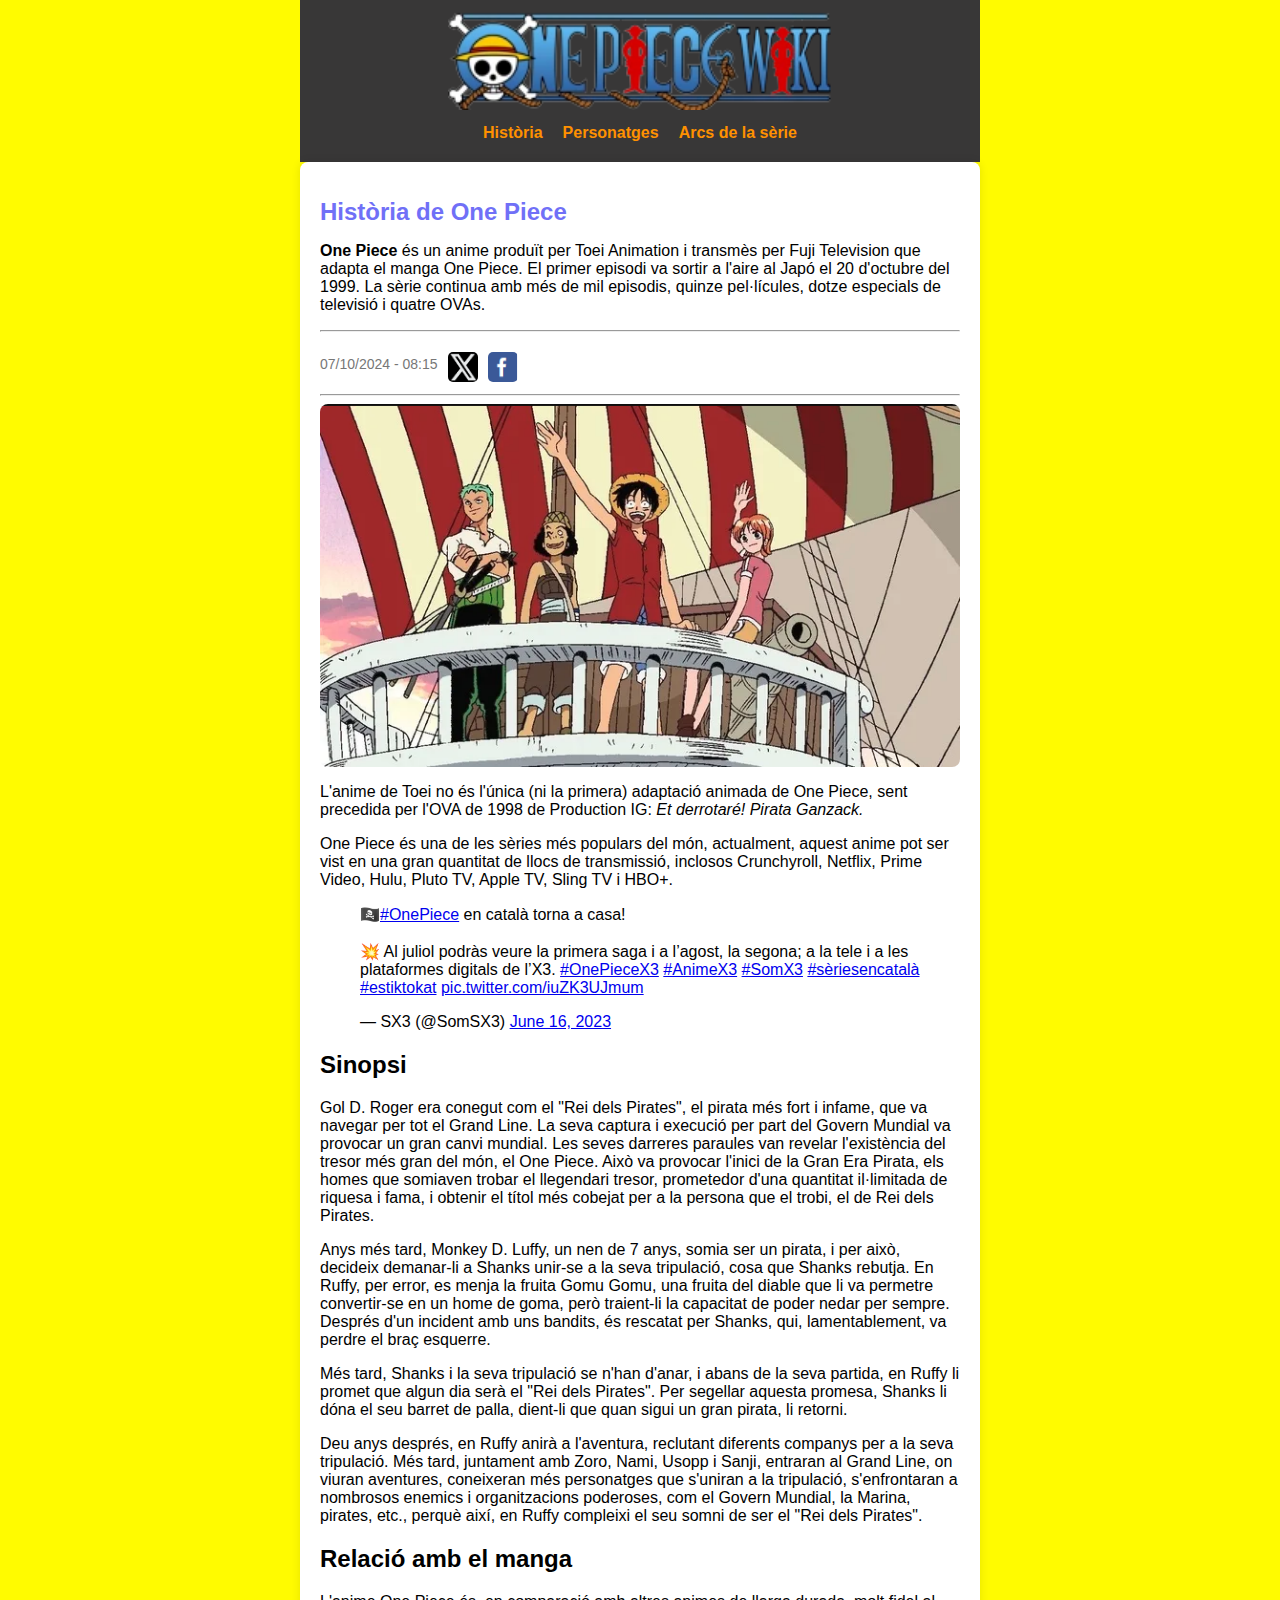
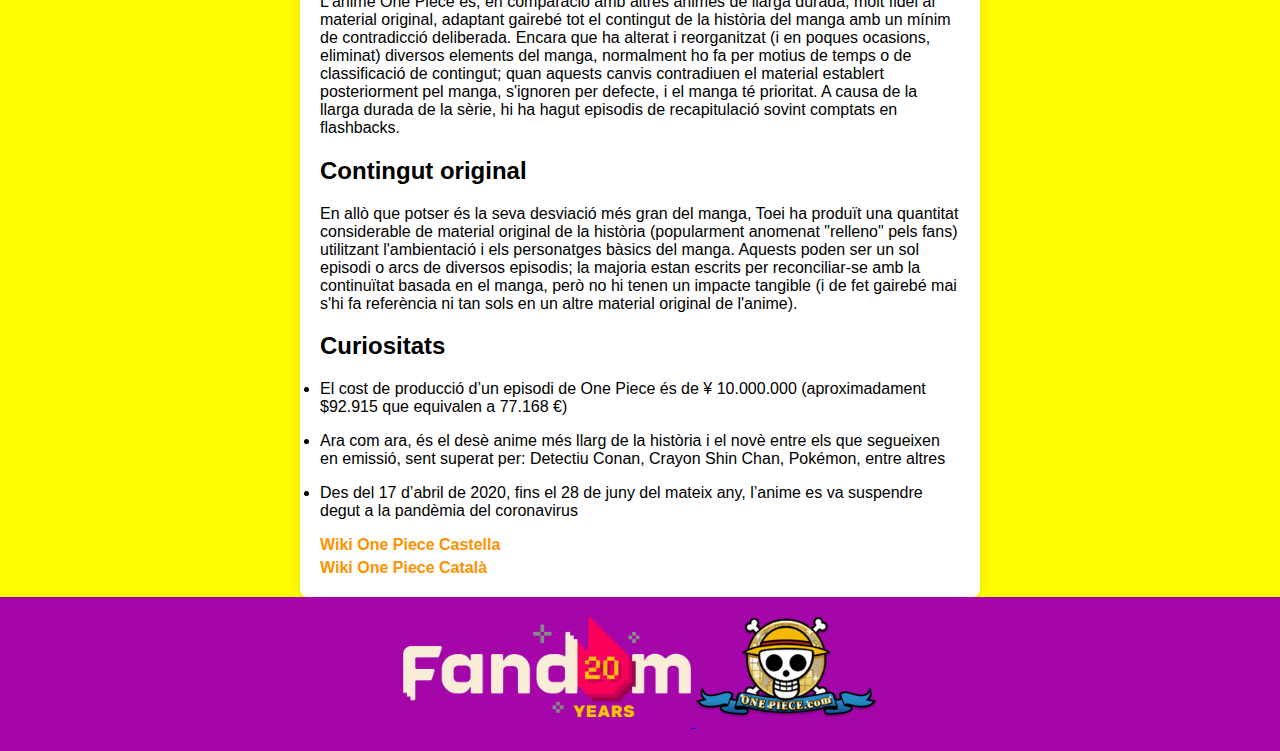
==== One Piece/serie-historia.html @ 88009cda "Add files via upload" ====
<!DOCTYPE html>
<html lang="ca">
<head>
    <meta charset="UTF-8">
    <meta name="viewport" content="width=device-width, initial-scale=1.0">
    <title>Història de One Piece</title>
    <link rel="stylesheet" href="estils.css">

</head>
<body>

    <!-- Header amb logotip i navbar -->
    <header>
        <div class="logo">
            <img src="img/Site-OnePiece_logo.webp" alt="One Piece Logo">
        </div>
        <nav>
            <ul>
                <li><a href="serie-historia.html">Història</a></li>
                <li><a href="serie-personatges.html">Personatges</a></li>
                <li><a href="serie-llistat-arcs.html">Arcs de la sèrie</a></li>
            </ul>
        </nav>
    </header>

    <!-- Contingut de la pagina -->
    <main>
        <article>
            <h1 class="titol-principal">Història de One Piece</h1>
            <p>
                <strong>One Piece</strong> és un anime produït per Toei Animation i transmès per Fuji Television que adapta el manga One Piece. 
                El primer episodi va sortir a l'aire al Japó el 20 d'octubre del 1999. La sèrie continua amb més de mil episodis, quinze pel·lícules, 
                dotze especials de televisió i quatre OVAs.
            </p>
            <hr>
            <div class="fecha-container">
                <p class="fecha">07/10/2024 - 08:15</p>
                <a href="https://www.x.com/" target="_blank">
                    <img src="img/ico_x.png" alt="Imagen X" class="icono-img">
                </a>
                <a href="https://www.facebook.com/" target="_blank">
                    <img src="img/ico_facebook.png" alt="Imagen FB" class="icono-img">
                </a>
                
        </div>
            <hr>
            
            <img src="img/one_piece.png" alt="Imagen principal de One Piece" class="imagen-principal">
            <p>
                L'anime de Toei no és l'única (ni la primera) adaptació animada de One Piece, sent precedida per l'OVA de 1998 de Production IG: 
                <em>Et derrotaré! Pirata Ganzack.</em>
            </p>
            <p>
                One Piece és una de les sèries més populars del món, actualment, aquest anime pot ser vist en una gran quantitat de llocs de transmissió, 
                inclosos Crunchyroll, Netflix, Prime Video, Hulu, Pluto TV, Apple TV, Sling TV i HBO+.
            </p>

            <div class="twitter-content">
                <blockquote class="twitter-tweet"><p lang="ca" dir="ltr">🏴‍☠️<a href="https://twitter.com/hashtag/OnePiece?src=hash&amp;ref_src=twsrc%5Etfw">#OnePiece</a> en català torna a casa! <br><br>💥 Al juliol podràs veure la primera saga i a l’agost, la segona; a la tele i a les plataformes digitals de l’X3. <a href="https://twitter.com/hashtag/OnePieceX3?src=hash&amp;ref_src=twsrc%5Etfw">#OnePieceX3</a> <a href="https://twitter.com/hashtag/AnimeX3?src=hash&amp;ref_src=twsrc%5Etfw">#AnimeX3</a> <a href="https://twitter.com/hashtag/SomX3?src=hash&amp;ref_src=twsrc%5Etfw">#SomX3</a> <a href="https://twitter.com/hashtag/s%C3%A8riesencatal%C3%A0?src=hash&amp;ref_src=twsrc%5Etfw">#sèriesencatalà</a> <a href="https://twitter.com/hashtag/estiktokat?src=hash&amp;ref_src=twsrc%5Etfw">#estiktokat</a> <a href="https://t.co/iuZK3UJmum">pic.twitter.com/iuZK3UJmum</a></p>&mdash; SX3 (@SomSX3) <a href="https://twitter.com/SomSX3/status/1669702155274539009?ref_src=twsrc%5Etfw">June 16, 2023</a></blockquote> <script async src="https://platform.twitter.com/widgets.js" charset="utf-8"></script>
            </div>

            <h2>Sinopsi</h2>
            <p>
                Gol D. Roger era conegut com el "Rei dels Pirates", el pirata més fort i infame, que va navegar per tot el Grand Line. La seva captura i execució per part del Govern Mundial va provocar un gran canvi mundial. Les seves darreres paraules van revelar l'existència del tresor més gran del món, el One Piece. Això va provocar l'inici de la Gran Era Pirata, els homes que somiaven trobar el llegendari tresor, prometedor d'una quantitat il·limitada de riquesa i fama, i obtenir el títol més cobejat per a la persona que el trobi, el de Rei dels Pirates.
            </p>
            <p>
                Anys més tard, Monkey D. Luffy, un nen de 7 anys, somia ser un pirata, i per això, decideix demanar-li a Shanks unir-se a la seva tripulació, cosa que Shanks rebutja. En Ruffy, per error, es menja la fruita Gomu Gomu, una fruita del diable que li va permetre convertir-se en un home de goma, però traient-li la capacitat de poder nedar per sempre. Després d'un incident amb uns bandits, és rescatat per Shanks, qui, lamentablement, va perdre el braç esquerre.
            </p>
            <p>
                Més tard, Shanks i la seva tripulació se n'han d'anar, i abans de la seva partida, en Ruffy li promet que algun dia serà el "Rei dels Pirates". Per segellar aquesta promesa, Shanks li dóna el seu barret de palla, dient-li que quan sigui un gran pirata, li retorni.
            </p>
            <p>
                Deu anys després, en Ruffy anirà a l'aventura, reclutant diferents companys per a la seva tripulació. Més tard, juntament amb Zoro, Nami, Usopp i Sanji, entraran al Grand Line, on viuran aventures, coneixeran més personatges que s'uniran a la tripulació, s'enfrontaran a nombrosos enemics i organitzacions poderoses, com el Govern Mundial, la Marina, pirates, etc., perquè així, en Ruffy compleixi el seu somni de ser el "Rei dels Pirates".
            </p>
            <h2>Relació amb el manga</h2>
            <p>
                L'anime One Piece és, en comparació amb altres animes de llarga durada, molt fidel al material original, adaptant gairebé tot el contingut de la història del manga amb un mínim de contradicció deliberada. Encara que ha alterat i reorganitzat (i en poques ocasions, eliminat) diversos elements del manga, normalment ho fa per motius de temps o de classificació de contingut; quan aquests canvis contradiuen el material establert posteriorment pel manga, s'ignoren per defecte, i el manga té prioritat. A causa de la llarga durada de la sèrie, hi ha hagut episodis de recapitulació sovint comptats en flashbacks.
            </p>
            <h2>Contingut original</h2>
            <p>
                En allò que potser és la seva desviació més gran del manga, Toei ha produït una quantitat considerable de material original de la història (popularment anomenat "relleno" pels fans) utilitzant l'ambientació i els personatges bàsics del manga. Aquests poden ser un sol episodi o arcs de diversos episodis; la majoria estan escrits per reconciliar-se amb la continuïtat basada en el manga, però no hi tenen un impacte tangible (i de fet gairebé mai s'hi fa referència ni tan sols en un altre material original de l'anime).
            </p>
            <h2>Curiositats</h2>
            <li>
                El cost de producció d’un episodi de One Piece és de ¥ 10.000.000 (aproximadament $92.915 que equivalen a 77.168 €)
            </p>
            <li>
                Ara com ara, és el desè anime més llarg de la història i el novè entre els que segueixen en emissió, sent superat per: Detectiu Conan, Crayon Shin Chan, Pokémon, entre altres
            </p>
            <li>
                Des del 17 d’abril de 2020, fins el 28 de juny del mateix any, l’anime es va suspendre degut a la pandèmia del coronavirus
            </p>
            <div class="wiki-links">
                <a href="https://onepiece.fandom.com/es/wiki/Portada" target="_blank">Wiki One Piece Castella</a>
                <a href="https://onepiece.fandom.com/ca/wiki/Portada" target="_blank">Wiki One Piece Català</a>
            </div>
            


            
        </article>
    </main>

    <!-- footer -->
    <footer>
        <div class="footer-logo">
            <a href="https://fandom.com" target="_blank">
                <img src="img/fandom20-footer-logo.webp" alt="Fandom logo">
            </a>
            <a href="https://one-piece.com/index.html " target="_blank">
                <img src="img/logo_onepiece.png" alt="Logo One Piece">
            </a>
            
        </div>
    </footer>

</body>
</html>
---- One Piece/estils.css ----
/* Estilos básicos de la página */
body {
    font-family: Arial, sans-serif;
    margin: 0;
    padding: 0;
    background-color: #fffb00; /* Fondo amarillo */
}

/* Estilos para el encabezado */
header {
    background-color: #383737; /* Fondo gris oscuro */
    color: #ffffff;
    display: flex;
    align-items: center;
    flex-direction: column; /* Cambiar a columna para colocar el logo encima del nav */
    padding: 10px 0;
    text-align: center;
    margin: 0 300px ;
}


header .logo img {
    height: 100px; /* Aumenta el tamaño del logo */
}

nav {
    background-color: #383737;
    width: 100%;
}

nav ul {
    list-style: none;
    display: flex;
    justify-content: center;
    gap: 20px;
    margin: 0;
    padding: 10px 0;
}

nav ul li a {
    color: #ff9100; /* Texto color naranja */
    text-decoration: none;
    font-weight: bold;
}

.titol-principal {
    color: rgb(112, 112, 247); /* Cambia el color del texto a azul */
}

/* Estilos para el contenido principal */
main {
    padding: 20px;
    background-color: #fff;
    margin: 0  300px;
    border-radius: 8px;
    box-shadow: 0px 0px 10px rgba(0, 0, 0, 0.1);
}

/* Estilo para el contenedor de la fecha e imágenes */
.fecha-container {
    display: flex;
    align-items: center;
    gap: 10px; /* Espacio entre la fecha y las imágenes */
    margin-top: 10px;
}

.fecha {
    font-size: 14px;
    color: #777;
    margin: 0;
}

/* Estilo para las imágenes pequeñas */
.icono-img {
    width: 30px;
    height: 30px;
    border-radius: 5px; /* Opcional: bordes redondeados */
    object-fit: cover; /* Ajusta la imagen sin deformarla */
}

.imagen-principal {
    display: block; /* Hace que la imagen sea un elemento de bloque */
    margin: 0 auto; /* Centra la imagen horizontalmente */
    max-width: 100%; /* Asegura que la imagen no sea más ancha que su contenedor */
}

main article h1 {
    font-size: 24px;
    color: #333;
}

main .fecha {
    font-size: 14px;
    color: #777;
}

main img {
    max-width: 100%;
    border-radius: 8px;
    margin-top: 10px;
}

/* Estilos para el pie de página */
footer {
    background-color: #a506aa;
    color: #ffffff;
    text-align: center;
    padding: 20px;
}

.footer-logo img {
    height: 100px;
    margin-bottom: 10px;
}

/* Estilos para los enlaces de la wiki */
.wiki-links a {
    color: #ff9100; /* Color naranja */
    text-decoration: none; 
    font-weight: bold; 
    margin-right: 10px; 
}

.wiki-links a:hover {
    color: #000000; 
}

/* Estilos para los enlaces de la wiki */
.wiki-links {
    display: flex;
    flex-direction: column; /* Muestra los enlaces en columna */
    gap: 5px; /* Espacio entre los enlaces */
}

.wiki-links a {
    color: #ff9100; /* Color naranja */
    text-decoration: none; /* Sin subrayado */
    font-weight: bold; /* Negrita */
}

.wiki-links a:hover {
    color: #000000; /* Cambia a negro cuando pases el ratón */
}
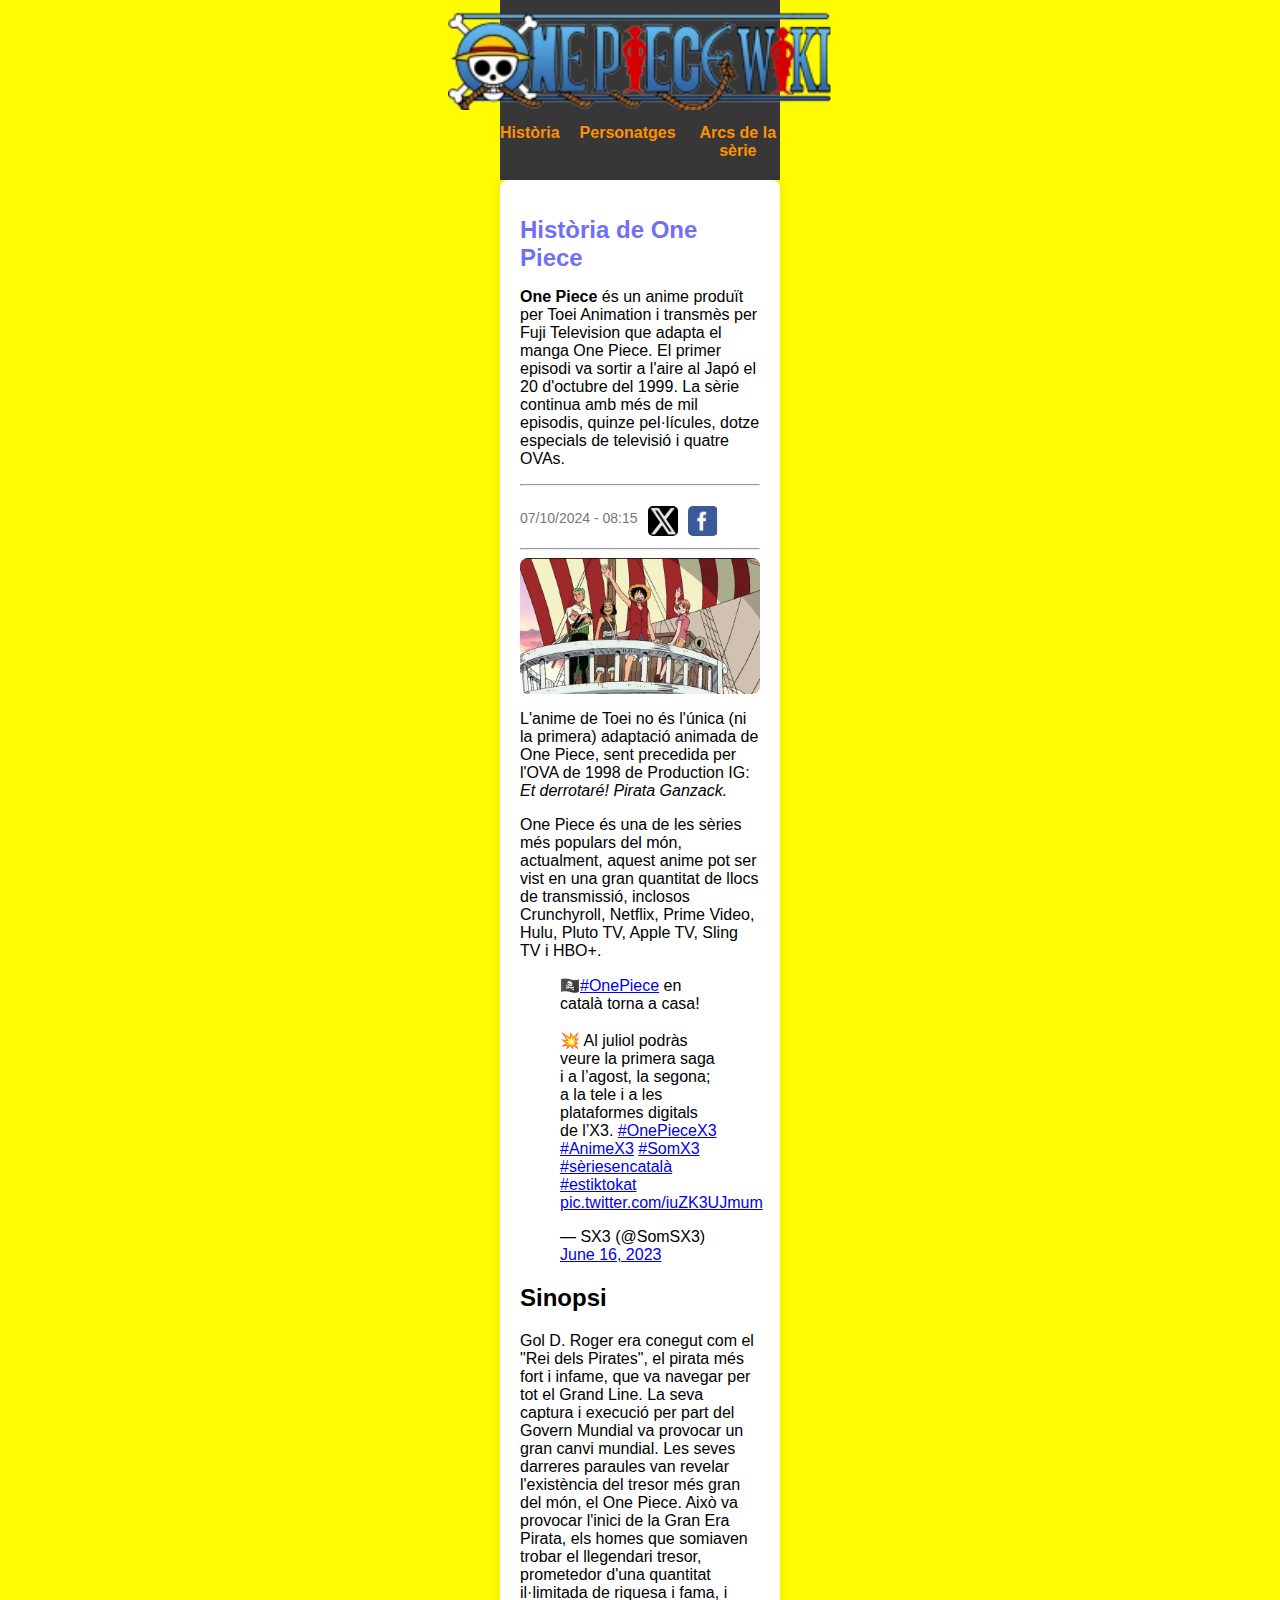
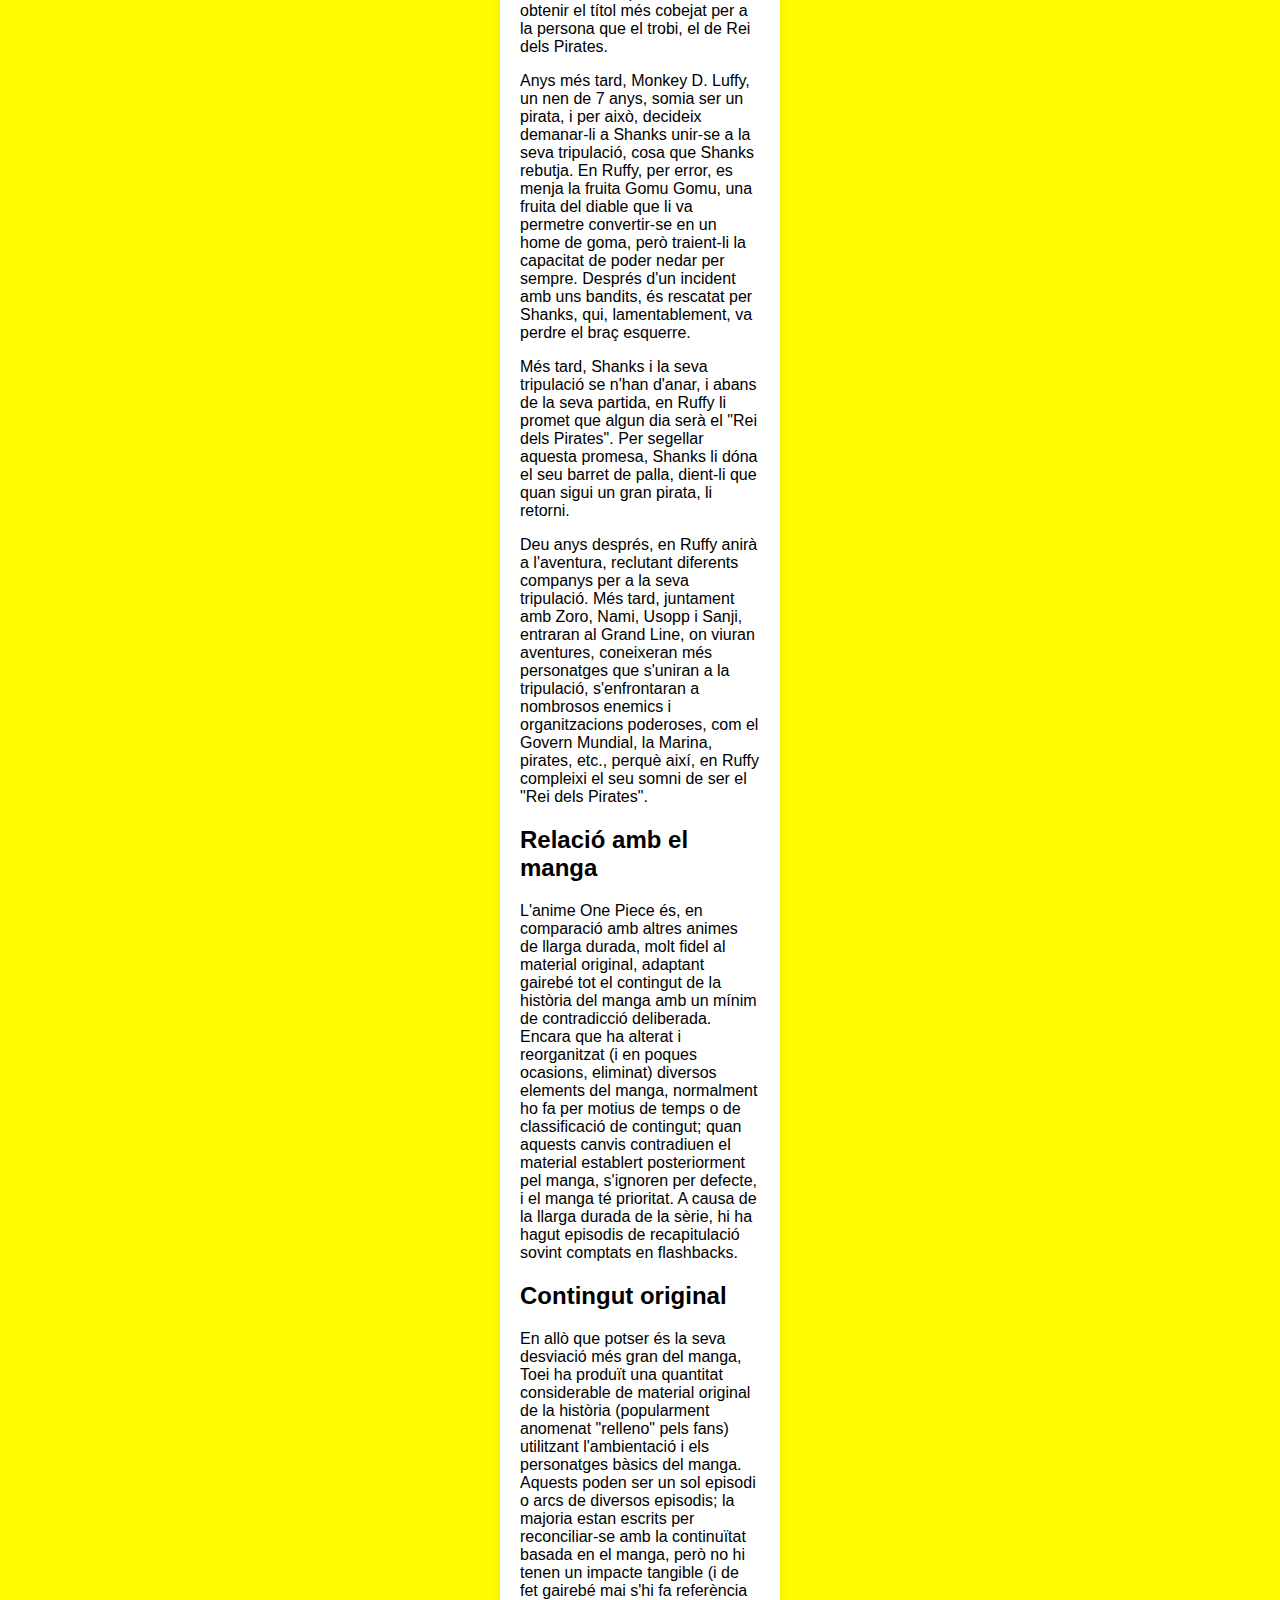
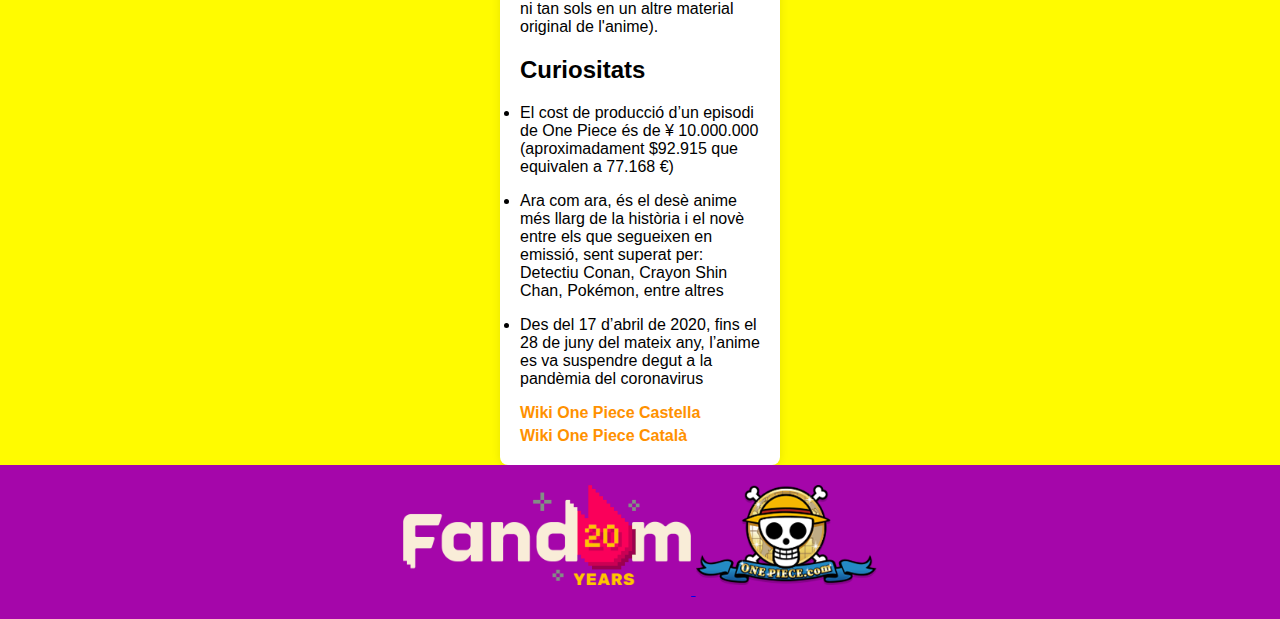
==== commit 6d159025: "Add files via upload" ====
--- a/One Piece/serie-historia.html
+++ b/One Piece/serie-historia.html
@@ -4,7 +4,7 @@
     <meta charset="UTF-8">
     <meta name="viewport" content="width=device-width, initial-scale=1.0">
     <title>Història de One Piece</title>
-    <link rel="stylesheet" href="estils.css">
+    <link rel="stylesheet" href="css/estils.css">
 
 </head>
 <body>
--- a/One Piece/css/estils.css
+++ b/One Piece/css/estils.css
@@ -0,0 +1,198 @@
+body {
+    font-family: Arial, sans-serif;
+    margin: 0;
+    padding: 0;
+    background-color: #fffb00; 
+}
+
+
+header {
+    background-color: #383737; 
+    color: #ffffff;
+    display: flex;
+    align-items: center;
+    flex-direction: column; 
+    padding: 10px 0;
+    text-align: center;
+    margin: 0 500px ;
+}
+
+
+header .logo img {
+    height: 100px; 
+}
+
+nav {
+    background-color: #383737;
+    width: 100%;
+}
+
+nav ul {
+    list-style: none;
+    display: flex;
+    justify-content: center;
+    gap: 20px;
+    margin: 0;
+    padding: 10px 0;
+}
+
+nav ul li a {
+    color: #ff9100; 
+    text-decoration: none;
+    font-weight: bold;
+}
+
+.titol-principal {
+    color: rgb(112, 112, 247); 
+}
+
+
+main {
+    padding: 20px;
+    background-color: #fff;
+    margin: 0  500px;
+    border-radius: 8px;
+    box-shadow: 0px 0px 10px rgba(0, 0, 0, 0.1);
+}
+
+
+.fecha-container {
+    display: flex;
+    align-items: center;
+    gap: 10px; 
+    margin-top: 10px;
+}
+
+.fecha {
+    font-size: 14px;
+    color: #777;
+    margin: 0;
+}
+
+
+.icono-img {
+    width: 30px;
+    height: 30px;
+    border-radius: 5px; 
+    object-fit: cover; 
+}
+
+.imagen-principal {
+    display: block; 
+    margin: 0 auto; 
+    max-width: 100%; 
+}
+
+main article h1 {
+    font-size: 24px;
+    color: #333;
+}
+
+main .fecha {
+    font-size: 14px;
+    color: #777;
+}
+
+main img {
+    max-width: 100%;
+    border-radius: 8px;
+    margin-top: 10px;
+}
+
+
+footer {
+    background-color: #a506aa;
+    color: #ffffff;
+    text-align: center;
+    padding: 20px;
+}
+
+.footer-logo img {
+    height: 100px;
+    margin-bottom: 10px;
+}
+
+.wiki-links {
+    display: flex;
+    flex-direction: column; 
+    gap: 5px; 
+}
+
+.wiki-links a {
+    color: #ff9100; 
+    text-decoration: none; 
+    font-weight: bold; 
+}
+
+.wiki-links a:hover {
+    color: #000000; 
+}
+
+.contenidor-central {
+    display: flex;
+    justify-content: center;
+}
+
+dt {
+    font-weight: bold; 
+}
+
+.imatge-personatge {
+    max-width: 200px; 
+}
+
+.personatges-link {
+    display: flex;
+    flex-direction: column; 
+    gap: 5px; 
+    margin-top: 10px;
+    background-color: #383737; 
+    padding: 2px 4px;
+    display: inline-block; 
+}
+
+.personatges-link a {
+    color: #ff9100; 
+    text-decoration: none; 
+    font-weight: bold; 
+}
+
+.personatges-link a:hover {
+    color: #ffffff; 
+}
+
+.contenidor-principal {
+    display: flex;
+    justify-content: space-between;
+}
+
+.definicions-arcs {
+    flex: 1;
+}
+
+.contenidor-imatge-arcs {
+    display: flex;
+    justify-content: center;
+    align-items: center;
+    margin-right:300px; 
+}
+
+.imatge-arcs {
+    width: 300%; 
+    height: auto;
+}
+
+.titol-amb-icono {
+    display: flex;
+    align-items: center;
+    color: #18b8b8; 
+}
+
+.contenidor-icono-cine {
+    margin-right: 10px; 
+}
+
+.icono-cine {
+    width: 30px; 
+    height: auto;
+}